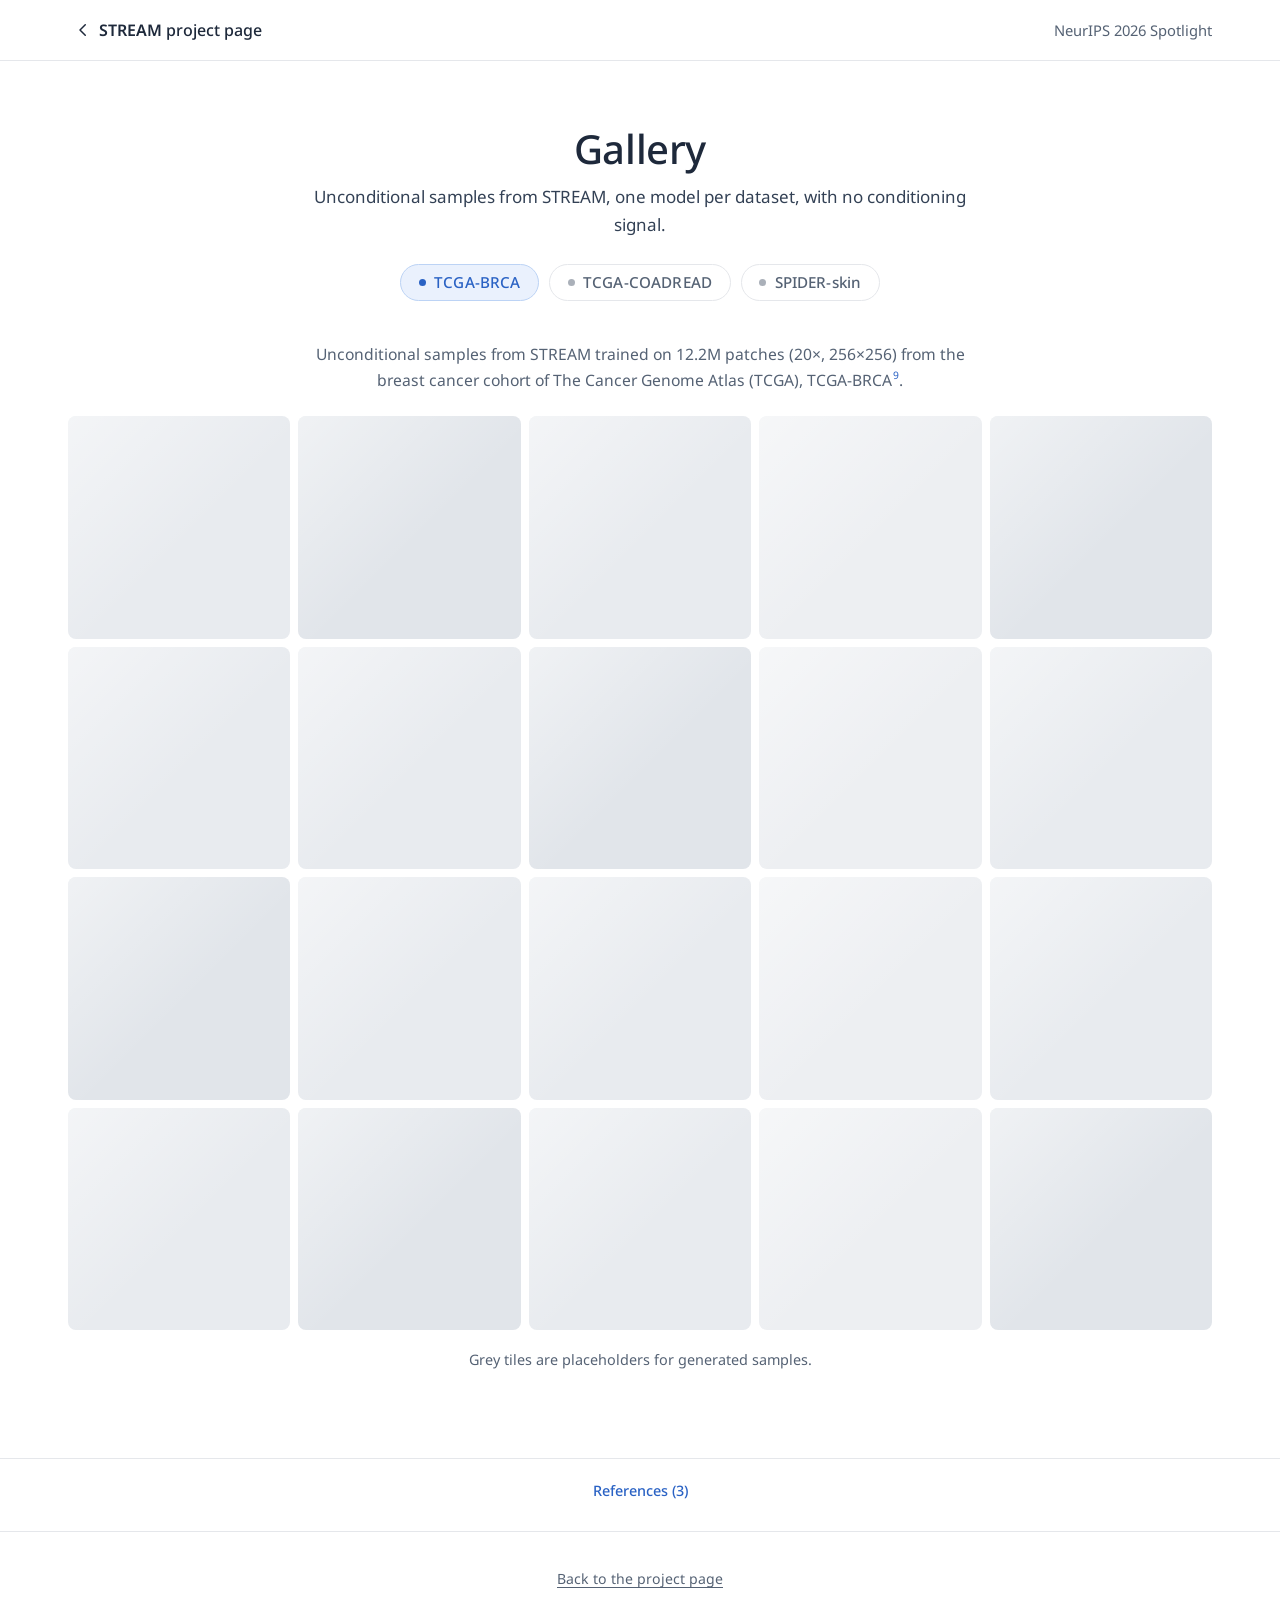
==== gallery.html @ 713329de "STREAM project page (NeurIPS 2026 Spotlight)" ====
<!doctype html>
<html lang="en">
<head>
<meta charset="utf-8">
<meta name="viewport" content="width=device-width, initial-scale=1, viewport-fit=cover">
<meta name="color-scheme" content="light">
<title>STREAM Gallery</title>
<meta name="description" content="Unconditional histopathology samples generated by STREAM on TCGA-BRCA, TCGA-COADREAD and SPIDER-skin.">
<meta property="og:type" content="website">
<meta property="og:title" content="STREAM Gallery">
<meta property="og:description" content="Unconditional histopathology samples generated by STREAM (NeurIPS 2026 Spotlight).">
<meta property="og:image" content="https://chokevin8.github.io/STREAM-Patho/assets/img/social_preview.jpg">
<meta property="og:url" content="https://chokevin8.github.io/STREAM-Patho/gallery.html">
<meta name="twitter:card" content="summary_large_image">
<meta name="twitter:title" content="STREAM Gallery">
<meta name="twitter:description" content="Unconditional histopathology samples generated by STREAM (NeurIPS 2026 Spotlight).">
<meta name="twitter:image" content="https://chokevin8.github.io/STREAM-Patho/assets/img/social_preview.jpg">
<link rel="canonical" href="https://chokevin8.github.io/STREAM-Patho/gallery.html">
<link rel="icon" href="assets/img/favicon.svg" type="image/svg+xml">
<link rel="preconnect" href="https://fonts.googleapis.com">
<link rel="preconnect" href="https://fonts.gstatic.com" crossorigin>
<link rel="stylesheet" href="https://fonts.googleapis.com/css2?family=Google+Sans:wght@400;500;700&family=Noto+Sans:ital,wght@0,400;0,600;1,400&display=swap">
<link rel="stylesheet" href="assets/css/style.css">
<script>document.documentElement.classList.add("js");</script>
</head>
<body>
<a class="skip" href="#main">Skip to content</a>

<header class="topbar">
  <div class="wrap-wide">
    <a class="back" href="index.html">
      <svg viewBox="0 0 24 24" fill="none" stroke="currentColor" stroke-width="2" stroke-linecap="round" stroke-linejoin="round" aria-hidden="true"><path d="M15 5l-7 7 7 7"/></svg>
      <span><strong>STREAM</strong> project page</span>
    </a>
    <span class="venue-tag">NeurIPS 2026 Spotlight</span>
  </div>
</header>

<main id="main">
  <div id="gallery">
    <section class="gal-hero">
      <div class="wrap">
        <h1>Gallery</h1>
        <p>Unconditional samples from STREAM, one model per dataset, with no conditioning signal.</p>
        <div class="pills" role="tablist" aria-label="Dataset">
          <button class="pill" type="button" role="tab" id="tab-brca" aria-controls="panel-brca" aria-selected="true" data-organ-tab="brca">TCGA-BRCA</button>
          <button class="pill" type="button" role="tab" id="tab-coadread" aria-controls="panel-coadread" aria-selected="false" tabindex="-1" data-organ-tab="coadread">TCGA-COADREAD</button>
          <button class="pill" type="button" role="tab" id="tab-spider-skin" aria-controls="panel-spider-skin" aria-selected="false" tabindex="-1" data-organ-tab="spider-skin">SPIDER-skin</button>
        </div>
      </div>
    </section>

    <div class="gal-panel">
      <div class="wrap-wide">
        <section role="tabpanel" id="panel-brca" aria-labelledby="tab-brca" tabindex="0">
          <p class="gal-desc" data-organ-desc="brca">Unconditional samples from STREAM trained on 12.2M patches (20×, 256×256) from the breast cancer cohort of The Cancer Genome Atlas (TCGA), TCGA-BRCA<sup class="cite"><a href="#ref-9" aria-label="Reference 9">9</a></sup>.</p>
          <ul class="grid" data-organ="brca" aria-label="TCGA-BRCA samples"></ul>
        </section>
        <section role="tabpanel" id="panel-coadread" aria-labelledby="tab-coadread" tabindex="0" hidden>
          <p class="gal-desc" data-organ-desc="coadread">Unconditional samples from STREAM trained on 3.4M TCGA-COADREAD<sup class="cite"><a href="#ref-10" aria-label="Reference 10">10</a></sup> patches (20×, 256×256).</p>
          <ul class="grid" data-organ="coadread" aria-label="TCGA-COADREAD samples"></ul>
        </section>
        <section role="tabpanel" id="panel-spider-skin" aria-labelledby="tab-spider-skin" tabindex="0" hidden>
          <p class="gal-desc" data-organ-desc="spider-skin">Unconditional samples from STREAM trained on SPIDER-skin<sup class="cite"><a href="#ref-11" aria-label="Reference 11">11</a></sup>, an independent non-TCGA dataset.</p>
          <ul class="grid" data-organ="spider-skin" aria-label="SPIDER-skin samples"></ul>
        </section>
        <p class="note center" id="placeholder-note" style="margin-top:1.2rem">Grey tiles are placeholders for generated samples.</p>
        <p class="note center" id="manifest-note" hidden>The sample list could not be loaded. Serve this folder over HTTP (for example <code>python3 -m http.server</code>) rather than opening the file directly.</p>
      </div>
    </div>
  </div>

  <section class="refs-sec" id="references" aria-label="References">
    <div class="wrap">
      <details class="table-view refs-view" id="refs-box">
        <summary>References (3)</summary>
        <ul class="refs">
          <li id="ref-9"><span class="ref-n">9</span>The Cancer Genome Atlas Network, Comprehensive molecular portraits of human breast tumours, Nature 2012.</li>
          <li id="ref-10"><span class="ref-n">10</span>The Cancer Genome Atlas Network, Comprehensive molecular characterization of human colon and rectal cancer, Nature 2012. <a href="https://doi.org/10.1038/nature11252">doi:10.1038/nature11252</a></li>
          <li id="ref-11"><span class="ref-n">11</span>Nechaev et al., SPIDER: A Comprehensive Multi-Organ Supervised Pathology Dataset and Baseline Models, arXiv preprint 2025. <a href="https://arxiv.org/abs/2503.02876">arXiv:2503.02876</a></li>
        </ul>
      </details>
    </div>
  </section>

  <dialog class="lightbox" id="lightbox" aria-label="Sample viewer">
    <figure class="lb-figure"><img id="lb-img" alt=""></figure>
    <div class="lb-bar">
      <p class="lb-cap" id="lb-cap"></p>
      <div class="lb-ctrl">
        <button class="lb-btn" type="button" id="lb-prev" aria-label="Previous sample"><svg viewBox="0 0 24 24" fill="none" stroke="currentColor" stroke-width="2" stroke-linecap="round" stroke-linejoin="round" aria-hidden="true"><path d="M15 5l-7 7 7 7"/></svg></button>
        <button class="lb-btn" type="button" id="lb-next" aria-label="Next sample"><svg viewBox="0 0 24 24" fill="none" stroke="currentColor" stroke-width="2" stroke-linecap="round" stroke-linejoin="round" aria-hidden="true"><path d="M9 5l7 7-7 7"/></svg></button>
        <button class="lb-btn" type="button" id="lb-close" aria-label="Close viewer"><svg viewBox="0 0 24 24" fill="none" stroke="currentColor" stroke-width="2" stroke-linecap="round" aria-hidden="true"><path d="M6 6l12 12M18 6L6 18"/></svg></button>
      </div>
    </div>
  </dialog>
</main>

<footer class="foot">
  <div class="wrap"><a href="index.html">Back to the project page</a></div>
</footer>

<script src="assets/js/site.js" defer></script>
</body>
</html>
---- assets/css/style.css ----
/* STREAM project page, v2.
   Design language: centered academic project page (DynaFLIP-style): geometric sans title with a bold
   project name, dark pill buttons, one large visual under the metadata, centered section titles,
   alternating white / light-grey bands, thin grey borders, one blue accent. Light theme only.
   Palette and fonts are documented in ../../../DESIGN_NOTES.md. */

:root {
  color-scheme: light;

  --bg: #FFFFFF;
  --band: #F5F6F8;
  --ink: #1E293B;
  --text: #334155;
  --muted: #556274;
  --line: #E5E7EB;
  --line-strong: #D3D9E0;

  --btn: #2B2F36;
  --btn-hover: #0F1318;
  --btn-text: #FFFFFF;

  --accent: #3273DC;
  --accent-text: #2A62C4;
  --accent-tint: #EAF1FD;
  --accent-border: #BCD3F5;
  --warm: #D9480F;
  --warm-text: #B93D0C;
  --warm-tint: #FDEFE7;
  --warm-border: #F4C3A8;

  --bar: #B7C0CC;
  --tile: #E8EBEF;
  --tile-alt: #E1E5EA;

  --font-display: "Google Sans", "Product Sans", "Noto Sans", system-ui, -apple-system, "Segoe UI", sans-serif;
  --font-body: "Noto Sans", system-ui, -apple-system, "Segoe UI", Roboto, sans-serif;
  --font-math: "STIX Two Text", "Cambria Math", Cambria, "Times New Roman", serif;
  --font-mono: "Google Sans Code", ui-monospace, SFMono-Regular, Menlo, Consolas, monospace;

  --radius: 12px;
  --radius-sm: 8px;
  --ease: cubic-bezier(.2, .7, .2, 1);
  --gutter: clamp(16px, 4vw, 28px);
}

*, *::before, *::after { box-sizing: border-box; }
html { -webkit-text-size-adjust: 100%; scroll-behavior: smooth; }
@media (prefers-reduced-motion: reduce) { html { scroll-behavior: auto; } }

body {
  margin: 0;
  background: var(--bg);
  color: var(--text);
  font: 400 1.0625rem/1.7 var(--font-body);
  -webkit-font-smoothing: antialiased;
  text-rendering: optimizeLegibility;
}
img, video, svg { display: block; max-width: 100%; }
a { color: var(--accent-text); text-decoration-thickness: 1px; text-underline-offset: 3px; }
a:hover { color: var(--ink); }
strong { color: var(--ink); font-weight: 600; }
p { margin: 0 0 1em; }
p:last-child { margin-bottom: 0; }

:focus-visible { outline: 2px solid var(--accent); outline-offset: 3px; border-radius: 4px; }

.skip {
  position: absolute; left: 12px; top: -48px; z-index: 10;
  background: var(--btn); color: #fff; padding: 8px 14px; border-radius: 999px;
  font: 500 .9rem var(--font-display); text-decoration: none; transition: top .15s;
}
.skip:focus { top: 12px; color: #fff; }

.sr-only {
  position: absolute !important; width: 1px; height: 1px; padding: 0; margin: -1px;
  overflow: hidden; clip: rect(0 0 0 0); white-space: nowrap; border: 0;
}

/* ------------------------------------------------------------------ layout */
.wrap { max-width: 960px; margin-inline: auto; padding-inline: var(--gutter); }
.wrap-wide { max-width: 1200px; margin-inline: auto; padding-inline: var(--gutter); }
.prose { max-width: 740px; margin-inline: auto; }

.sec { padding-block: clamp(3rem, 7vw, 5rem); }
.sec.alt { background: var(--band); }
.sec-title {
  margin: 0 auto 1.4rem; max-width: 24em; text-align: center; text-wrap: balance;
  font: 500 clamp(1.55rem, 1.1rem + 1.5vw, 2.1rem)/1.25 var(--font-display);
  letter-spacing: -.01em; color: var(--ink);
}
.lead { font-size: 1.125rem; line-height: 1.75; }
.center { text-align: center; }
.note { color: var(--muted); font-size: .9rem; line-height: 1.55; }

.math { font-family: var(--font-math); font-size: 1.08em; font-style: italic; white-space: nowrap; }
.math .up { font-style: normal; }
.math sub, .math sup { font-size: .72em; }

/* ------------------------------------------------------------------ hero */
.hero { padding-block: clamp(3.25rem, 8vw, 5.75rem) clamp(1.75rem, 3vw, 2.5rem); text-align: center; }
.title {
  margin: 0 auto; max-width: 21em; text-wrap: balance;
  font: 400 clamp(1.9rem, 1.05rem + 3.3vw, 3.15rem)/1.2 var(--font-display);
  letter-spacing: -.015em; color: var(--ink);
}
.title .name { font-weight: 700; letter-spacing: -.01em; }

.authors {
  display: flex; flex-wrap: wrap; justify-content: center; gap: .15rem 1.6rem;
  margin: 1.6rem auto 0; padding: 0; list-style: none;
  font: 400 clamp(1.05rem, .98rem + .4vw, 1.25rem)/1.5 var(--font-display); color: var(--ink);
}
.affil { margin: .35rem 0 0; font: 400 1.05rem/1.5 var(--font-display); color: var(--muted); }
.venue {
  margin: .9rem 0 0; font: 500 1.1rem/1.4 var(--font-display); color: var(--ink); letter-spacing: .01em;
}

.links { display: flex; flex-wrap: wrap; justify-content: center; gap: 10px; margin: 1.6rem 0 0; padding: 0; list-style: none; }
.btn {
  display: inline-flex; align-items: center; gap: .55em;
  height: 2.65rem; padding: 0 1.2rem 0 1rem; border-radius: 999px;
  background: var(--btn); color: var(--btn-text); text-decoration: none;
  font: 500 1rem/1 var(--font-display); letter-spacing: .01em;
  transition: background .18s var(--ease), transform .18s var(--ease), box-shadow .18s var(--ease);
}
.btn svg { width: 1.15em; height: 1.15em; flex: none; }
.btn:hover { background: var(--btn-hover); color: #fff; transform: translateY(-1px); box-shadow: 0 6px 16px rgba(15, 19, 24, .16); }
.btn:active { transform: none; box-shadow: none; }
.btn .soon {
  margin-left: .1em; padding: .22em .6em; border-radius: 999px;
  background: rgba(255, 255, 255, .14); color: rgba(255, 255, 255, .86);
  font: 500 .72rem/1 var(--font-display); letter-spacing: .02em;
}
.btn.is-soon { cursor: default; }
.btn.is-soon:hover { background: var(--btn); transform: none; box-shadow: none; }

/* ------------------------------------------------------------------ teaser: tile montage + hook */
.teaser { padding-block: 0 clamp(2.75rem, 6vw, 4.25rem); }
.montage {
  display: grid; grid-template-columns: repeat(8, minmax(0, 1fr)); gap: 6px;
  margin: 0; padding: 0; list-style: none;
}
.montage > li:nth-child(n + 17) { display: none; }
@media (max-width: 760px) {
  .montage { grid-template-columns: repeat(4, minmax(0, 1fr)); gap: 5px; }
  .montage > li:nth-child(n + 9) { display: none; }
}
.hook {
  margin: clamp(1.5rem, 3vw, 2.1rem) auto 0; max-width: 34em; text-align: center; text-wrap: balance;
  font: 400 clamp(1.15rem, 1rem + .75vw, 1.45rem)/1.5 var(--font-display); color: var(--ink);
}
.hook strong { font-weight: 700; }
.placeholder-note { margin: .8rem 0 0; text-align: center; }
.gallery-cta { display: flex; justify-content: center; margin-top: clamp(1.1rem, 2.4vw, 1.5rem); }

/* tiles (montage, gallery) */
.tile {
  position: relative; margin: 0; aspect-ratio: 1 / 1; overflow: hidden;
  border-radius: 6px; background: var(--tile);
}
.tile img { width: 100%; height: 100%; object-fit: cover; }
.tile.is-empty { background: var(--tile); }
li:nth-child(3n + 2) > .tile.is-empty { background: var(--tile-alt); }
li:nth-child(5n + 4) > .tile.is-empty { background: #EDEFF2; }
.tile.is-empty::after {
  content: ""; position: absolute; inset: 0;
  background: linear-gradient(135deg, rgba(255, 255, 255, .5), rgba(255, 255, 255, 0) 55%);
}
button.tile { display: block; width: 100%; padding: 0; border: 0; cursor: zoom-in; }
button.tile img { transition: transform .35s var(--ease); }
button.tile:hover img { transform: scale(1.03); }

/* ------------------------------------------------------------------ motivation schematic */
.flows { display: grid; gap: 14px; margin: 2rem auto 0; max-width: 900px; }
.flow {
  display: grid; grid-template-columns: 11.5rem 1fr; align-items: center; gap: 12px 20px;
  padding: 18px 20px; background: var(--bg); border: 1px solid var(--line); border-radius: var(--radius);
}
.flow-head { font: 500 1.05rem/1.3 var(--font-display); color: var(--ink); }
.flow-head span { display: block; margin-top: .2rem; font: 400 .85rem/1.35 var(--font-body); color: var(--muted); }
.steps { display: flex; align-items: stretch; gap: 0; margin: 0; padding: 0; list-style: none; }
.step {
  position: relative; flex: 1 1 0; display: flex; align-items: center; justify-content: center; gap: .5em;
  min-height: 3.1rem; padding: .45rem .7rem; text-align: center;
  background: var(--bg); border: 1px solid var(--line-strong); border-radius: 10px;
  font: 400 .92rem/1.3 var(--font-display); color: var(--ink);
}
.step + .step { margin-left: 30px; }
.step + .step::before {
  content: ""; position: absolute; left: -24px; top: 50%; width: 18px; height: 1.5px; background: #94A3B8;
}
.step + .step::after {
  content: ""; position: absolute; left: -10px; top: calc(50% - 4px);
  border-left: 6px solid #94A3B8; border-top: 4.5px solid transparent; border-bottom: 4.5px solid transparent;
}
.step.is-warm { background: var(--warm-tint); border-color: var(--warm-border); }
.step.is-accent { background: var(--accent-tint); border-color: var(--accent-border); }
.step .swatch { flex: none; width: 1.35rem; height: 1.35rem; border-radius: 4px; background: var(--tile-alt); }
.flow-note { grid-column: 2; margin: 0; font-size: .92rem; line-height: 1.5; color: var(--muted); }
.flow-note b { font-weight: 600; }
.flow--cond .flow-note b { color: var(--warm-text); }
.flow--stream .flow-note b { color: var(--accent-text); }

@media (max-width: 780px) {
  .flow { grid-template-columns: 1fr; padding: 16px; }
  .flow-note { grid-column: 1; }
  .steps { flex-direction: column; }
  .step { min-height: 2.6rem; }
  .step + .step { margin-left: 0; margin-top: 22px; }
  .step + .step::before { left: 50%; top: -18px; width: 1.5px; height: 12px; }
  .step + .step::after {
    left: calc(50% - 4px); top: -8px; border-left: 4.5px solid transparent; border-right: 4.5px solid transparent;
    border-top: 6px solid #94A3B8; border-bottom: 0;
  }
}

/* ------------------------------------------------------------------ method blocks + video slots */
.method + .method { margin-top: clamp(3rem, 6vw, 4.5rem); }
.method h3 {
  margin: 0 0 .6rem; text-align: center;
  font: 500 clamp(1.25rem, 1.1rem + .6vw, 1.5rem)/1.3 var(--font-display); color: var(--ink);
}
.method .eq { margin: .9rem 0 0; text-align: center; color: var(--ink); font-size: 1.05rem; line-height: 2; }
.method .eq .math + .math { margin-left: 1.2em; }
.sub-u { color: var(--accent-text); }
.sub-l { color: var(--warm-text); }

.clip { margin: 1.6rem auto 0; max-width: 1040px; }
.clip-frame {
  position: relative; aspect-ratio: 16 / 9; overflow: hidden;
  border: 1px solid var(--line); border-radius: var(--radius); background: #FFFFFF;
}
.clip-frame video {
  position: absolute; inset: 0; width: 100%; height: 100%; object-fit: contain; background: #FFFFFF;
}
.js .clip-frame video { opacity: 0; transition: opacity .6s var(--ease); }
.js .clip.is-ready .clip-frame video { opacity: 1; }
.clip-placeholder {
  position: absolute; inset: 0; display: flex; flex-direction: column; align-items: center; justify-content: center;
  gap: .55rem; padding: 1rem; text-align: center;
  background:
    radial-gradient(circle at 50% 42%, rgba(50, 115, 220, .05), transparent 60%),
    #FAFBFC;
}
.clip.is-ready .clip-placeholder { visibility: hidden; }
.clip-placeholder svg { width: clamp(64px, 12vw, 104px); height: auto; margin-bottom: .35rem; }
.clip-title { font: 500 clamp(1rem, .9rem + .5vw, 1.2rem)/1.3 var(--font-display); color: var(--ink); }
.clip-soon {
  padding: .3em .85em; border-radius: 999px; border: 1px solid var(--line-strong); background: #fff;
  font: 500 .78rem/1 var(--font-display); letter-spacing: .02em; color: var(--muted);
}
.clip figcaption, .fig-caption { margin: .8rem auto 0; max-width: 46em; text-align: center; color: var(--muted); font-size: .92rem; line-height: 1.55; }

/* ------------------------------------------------------------------ results: gFID small multiples */
.bars { display: grid; grid-template-columns: repeat(3, minmax(0, 1fr)); gap: 18px; margin: 2rem 0 0; }
@media (max-width: 860px) { .bars { grid-template-columns: 1fr; max-width: 520px; margin-inline: auto; } }
.bars-panel { padding: 16px 18px 12px; background: var(--bg); border: 1px solid var(--line); border-radius: var(--radius); }
.bars-title { margin: 0 0 .7rem; font: 500 1.02rem/1.3 var(--font-display); color: var(--ink); }
.bars-list { margin: 0; padding: 0; list-style: none; }
.bar-row, .bar-axis { display: grid; grid-template-columns: 4.6rem minmax(0, 1fr) 3.1rem; align-items: center; gap: 8px; }
.bar-row { height: 28px; }
.bar-name { font: 400 .86rem/1 var(--font-display); color: var(--text); white-space: nowrap; }
.bar-track {
  position: relative; height: 100%;
  background: linear-gradient(to right, var(--line) 1px, transparent 1px) 0 0 / calc(100% / var(--div, 3)) 100% repeat-x;
}
.bar-track::after { content: ""; position: absolute; right: 0; top: 0; bottom: 0; width: 1px; background: var(--line); }
.bar {
  position: absolute; left: 0; top: 7px; bottom: 7px; border-radius: 0 4px 4px 0;
  width: calc(min(var(--v), var(--max, 30)) * 100% / var(--max, 30)); background: var(--bar);
}
.bar-val { font: 400 .84rem/1 var(--font-display); color: var(--text); text-align: right; font-variant-numeric: tabular-nums; }
.bar-row.is-ours .bar { background: var(--accent); }
.bar-row.is-ours .bar-name, .bar-row.is-ours .bar-val { font-weight: 700; color: var(--ink); }
.bar-row.is-off .bar { border-radius: 0; width: 100%;
  -webkit-mask: linear-gradient(to right, #000 calc(100% - 14px), transparent calc(100% - 14px), transparent calc(100% - 10px), #000 calc(100% - 10px));
          mask: linear-gradient(to right, #000 calc(100% - 14px), transparent calc(100% - 14px), transparent calc(100% - 10px), #000 calc(100% - 10px));
}
.bar-axis { margin-top: 4px; }
.bar-ticks { position: relative; height: 1.1rem; font: 400 .74rem/1 var(--font-display); color: var(--muted); font-variant-numeric: tabular-nums; }
.bar-ticks span { position: absolute; top: 2px; transform: translateX(-50%); }
.bar-ticks span:first-child { transform: none; }
.bar-ticks span:last-child { transform: translateX(-100%); }
.axis-label { font: 400 .74rem/1 var(--font-display); color: var(--muted); }

details.table-view { margin: 1rem auto 0; max-width: 640px; text-align: center; }
details.table-view summary { display: inline-block; cursor: pointer; color: var(--accent-text); font: 500 .9rem var(--font-display); padding: 4px 8px; border-radius: 6px; }
details.table-view[open] summary { margin-bottom: .6rem; }
.table-scroll { overflow-x: auto; }
table.data { width: 100%; border-collapse: collapse; font-size: .9rem; font-variant-numeric: tabular-nums; background: #fff; }
table.data th, table.data td { padding: .45rem .7rem; border-bottom: 1px solid var(--line); text-align: right; }
table.data th:first-child, table.data td:first-child { text-align: left; }
table.data thead th { font: 500 .88rem var(--font-display); color: var(--ink); border-bottom-color: var(--line-strong); }
table.data tr.is-ours td { font-weight: 700; color: var(--ink); }

.tp-fig { margin: 0; }
/* two small multiples (inference cost); each panel sets its own scale: --max = axis end, --div = gridline intervals */
.bars.bars--two { grid-template-columns: repeat(2, minmax(0, 1fr)); max-width: 760px; margin: 1.4rem auto 0; }
@media (max-width: 620px) { .bars.bars--two { grid-template-columns: 1fr; max-width: 520px; } }

/* ------------------------------------------------------------------ shared: sub-titles, framed figures */
.sub-title {
  margin: clamp(2.75rem, 5.5vw, 4rem) 0 .7rem; text-align: center;
  font: 500 clamp(1.25rem, 1.1rem + .6vw, 1.5rem)/1.3 var(--font-display); color: var(--ink); text-wrap: balance;
}
.sub-title--first { margin-top: 0; }
.fig-img { margin: 1.6rem auto 0; max-width: 1040px; }
.fig-img img {
  width: 100%; height: auto; padding: clamp(6px, 1.4vw, 14px);
  background: #FFFFFF; border: 1px solid var(--line); border-radius: var(--radius);
}
.fig-img figcaption { margin: .8rem auto 0; max-width: 46em; text-align: center; color: var(--muted); font-size: .92rem; line-height: 1.55; }
.fig-overview { margin: 0 auto clamp(2.5rem, 5vw, 3.5rem); }
/* two figure panels side by side (Figure 3 redraw), stacked on phones */
.fig-pair-row { display: grid; grid-template-columns: repeat(2, minmax(0, 1fr)); gap: clamp(8px, 1.6vw, 16px); align-items: start; }
@media (max-width: 640px) { .fig-pair-row { grid-template-columns: 1fr; max-width: 480px; margin-inline: auto; } }
.fig-pair + .prose { margin-top: 1.6rem; } /* the effective-rank line under the Figure 3 pair */
.fig-zoom { display: block; border-radius: var(--radius); cursor: zoom-in; }

/* ------------------------------------------------------------------ motivation: beats, probe table, conclusion */
.beats .lead + .lead { margin-top: 1.1em; }
.probe-fig { margin: 1.5rem auto 2.25rem; max-width: 600px; }
table.probe {
  width: 100%; border-collapse: separate; border-spacing: 0; background: var(--bg);
  border: 1px solid var(--line); border-radius: var(--radius);
  font: 400 .9rem/1.3 var(--font-display); font-variant-numeric: tabular-nums; color: var(--text);
}
table.probe th, table.probe td { padding: .42rem .8rem; text-align: right; white-space: nowrap; }
table.probe th[scope="row"], table.probe thead th:first-child { text-align: left; font-weight: 400; color: var(--ink); }
table.probe thead th { font-weight: 500; color: var(--ink); border-bottom: 1px solid var(--line-strong); padding-top: .6rem; }
table.probe tr.grp th { padding: .7rem .8rem .15rem; text-align: left; font: 500 .78rem/1 var(--font-display); color: var(--muted); letter-spacing: .02em; }
table.probe tbody tr:last-child > * { padding-bottom: .7rem; }
table.probe td.pb { width: 55%; padding-inline: .4rem; }
.pb span { display: block; height: 12px; width: calc(var(--v) * 100%); border-radius: 0 4px 4px 0; background: var(--bar); }
tr.is-vfm .pb span { background: var(--accent); }
tr.is-vfm td:nth-child(3) { font-weight: 700; color: var(--ink); }
.pb {
  background: linear-gradient(to right, var(--line) 1px, transparent 1px) .4rem 0 / calc((100% - .8rem) / 4) 100% repeat-x;
  background-clip: content-box;
}
.conclude { margin: clamp(2.5rem, 5vw, 3.5rem) auto 0; max-width: 40em; text-align: center; text-wrap: balance; }
.conclude p { font: 400 1.15rem/1.6 var(--font-display); color: var(--ink); }
.conclude p + p { margin-top: .9em; }

/* ------------------------------------------------------------------ results: NFE line chart */
.nfe .sub-title { margin-top: clamp(3rem, 6vw, 4.5rem); }
/* figure tabs (same pill tabs as the gallery); without JS both panels show and the tab row is hidden */
.tabs > .pills { margin-top: 1.4rem; }
html:not(.js) .tabs > [role="tablist"] { display: none; }
.tab-panel:focus-visible { outline-offset: 6px; border-radius: var(--radius); }
.nfe-fig { margin: 1.4rem auto 0; max-width: 760px; padding: 14px 18px 12px; background: var(--bg); border: 1px solid var(--line); border-radius: var(--radius); }
.nfe-legend { display: flex; flex-wrap: wrap; justify-content: center; gap: .4rem 1.3rem; margin: 0 0 .3rem; padding: 0; list-style: none; font: 400 .86rem/1.2 var(--font-display); color: var(--text); }
.nfe-legend li { display: inline-flex; align-items: center; gap: .5em; }
.lg { position: relative; display: inline-block; width: 26px; height: 10px; }
.lg::before { content: ""; position: absolute; left: 0; right: 0; top: 4px; height: 2px; background: #475569; }
.lg::after { content: ""; position: absolute; left: 8px; top: 0; width: 9px; height: 9px; background: #475569; box-shadow: 0 0 0 1.5px #fff; }
.lg-stream::before, .lg-stream::after { background: var(--accent); }
.lg-stream::after { border-radius: 50%; left: 8px; top: 0; width: 10px; height: 10px; }
.lg-rae::after { border-radius: 1.5px; }
.lg-svg::before { background: repeating-linear-gradient(to right, #475569 0 5px, transparent 5px 9px); }
.lg-svg::after { background: #475569; clip-path: polygon(50% 0, 100% 100%, 0 100%); box-shadow: none; }
.nfe-scroll { overflow-x: auto; }
.nfe-svg { width: 100%; min-width: 460px; height: auto; overflow: visible; font-family: var(--font-display); }
.nfe-grid line { stroke: var(--line); stroke-width: 1; }
.nfe-grid line:first-child { stroke: var(--line-strong); }
.nfe-tick text { font-size: 12px; fill: var(--muted); font-variant-numeric: tabular-nums; }
.nfe-tick-y text { text-anchor: end; }
.nfe-tick-x text { text-anchor: middle; }
.nfe-axis { font-size: 12px; fill: var(--muted); text-anchor: middle; }
.nfe-series polyline { fill: none; stroke: #475569; stroke-width: 2; stroke-linejoin: round; stroke-linecap: round; }
.nfe-series .mk { fill: #475569; stroke: #fff; stroke-width: 2; }
.s-svg polyline { stroke-dasharray: 6 5; }
.s-stream polyline { stroke: var(--accent); stroke-width: 2.5; }
.s-stream .mk { fill: var(--accent); }
.nfe-series .mk:hover { stroke: var(--ink); }
.nfe-label text { font-size: 12.5px; fill: var(--text); font-variant-numeric: tabular-nums; }
.nfe-label text.is-ours { font-weight: 700; fill: var(--ink); }
.nfe-note { font-size: 12.5px; font-weight: 700; fill: var(--ink); text-anchor: middle; }
table.data td.is-ours { font-weight: 700; color: var(--ink); }

/* ------------------------------------------------------------------ ablations: 2x2 grid */
.abl-fig { margin: 1.4rem auto 0; max-width: 620px; }
table.abl { width: 100%; border-collapse: separate; border-spacing: 8px; font-family: var(--font-display); }
table.abl thead th { padding: 0 .4rem .1rem; font: 500 .95rem/1.3 var(--font-display); color: var(--ink); text-align: center; }
table.abl tbody th { padding-right: .6rem; font: 500 .95rem/1.3 var(--font-display); color: var(--ink); text-align: right; white-space: nowrap; width: 1%; }
table.abl td:not(.abl-corner) {
  position: relative; padding: .9rem .8rem; text-align: center; vertical-align: middle;
  background: var(--bg); border: 1px solid var(--line-strong); border-radius: 10px;
}
table.abl td.is-ours { background: var(--accent-tint); border-color: var(--accent-border); }
.abl-m { display: inline-flex; align-items: baseline; gap: .35em; margin: .1rem .7rem; font: 400 1.35rem/1.2 var(--font-display); color: var(--ink); font-variant-numeric: tabular-nums; }
.abl-k { font-size: .78rem; color: var(--muted); letter-spacing: .02em; }
td.is-ours .abl-m { font-weight: 700; }
td.is-ours .abl-k { font-weight: 500; color: var(--accent-text); }
.abl-tag { position: absolute; top: -.6rem; right: .7rem; padding: .15em .55em; border-radius: 999px; background: var(--accent); color: #fff; font: 500 .7rem/1.3 var(--font-display); letter-spacing: .02em; }
@media (max-width: 520px) { .abl-m { display: flex; justify-content: center; margin: .1rem 0; font-size: 1.15rem; } }

/* ------------------------------------------------------------------ ablations: R_dec dumbbells (log scale 0.25-4) */
.rd { margin: 1.4rem auto 0; max-width: 720px; padding: 16px 18px 12px; background: var(--bg); border: 1px solid var(--line); border-radius: var(--radius); }
.rd-legend { display: flex; flex-wrap: wrap; gap: .4rem 1.2rem; margin: 0 0 .7rem; padding: 0; list-style: none; font: 400 .84rem/1.2 var(--font-display); color: var(--text); }
.rd-legend li { display: inline-flex; align-items: center; gap: .5em; }
.rd-row, .rd-axis { display: grid; grid-template-columns: minmax(0, 11rem) minmax(0, 1fr); align-items: center; gap: 12px; }
.rd-row { min-height: 34px; }
.rd-name { font: 400 .86rem/1.25 var(--font-display); color: var(--text); }
.rd-track {
  position: relative; height: 30px; margin-right: 2.2rem;
  background: linear-gradient(to right, var(--line) 1px, transparent 1px) 0 0 / 25% 100% repeat-x;
}
.rd-track::before { content: ""; position: absolute; left: 50%; top: 0; bottom: 0; width: 1.5px; background: #94A3B8; }
.rd-track::after { content: ""; position: absolute; right: 0; top: 0; bottom: 0; width: 1px; background: var(--line); }
.rd-seg { position: absolute; top: calc(50% - 1px); height: 2px; left: calc(var(--a) * 1%); width: calc((var(--b) - var(--a)) * 1%); background: var(--accent-border); }
.rd-mk { position: absolute; top: 50%; transform: translate(-50%, -50%); border-radius: 50%; }
.rd-track .rd-iso { left: calc(var(--a) * 1%); }
.rd-track .rd-aniso { left: calc(var(--b) * 1%); }
.rd-iso { width: 11px; height: 11px; border: 2px solid #475569; background: #fff; }
.rd-aniso { width: 11px; height: 11px; background: var(--accent); box-shadow: 0 0 0 2px #fff; }
.rd-legend .rd-mk { position: static; transform: none; display: inline-block; }
.rd-v { position: absolute; top: 50%; padding: 1px 2px; background: #fff; font: 400 .78rem/1 var(--font-display); color: var(--muted); font-variant-numeric: tabular-nums; white-space: nowrap; }
.rd-v-a { left: calc(var(--a) * 1%); transform: translate(calc(-100% - 10px), -50%); }
.rd-v-b { left: calc(var(--b) * 1%); transform: translate(10px, -50%); font-weight: 700; color: var(--ink); }
.rd-ticks, .rd-dirs { position: relative; height: 1.1rem; margin-right: 2.2rem; font: 400 .74rem/1 var(--font-display); color: var(--muted); font-variant-numeric: tabular-nums; }
.rd-ticks span { position: absolute; top: 3px; transform: translateX(-50%); }
.rd-dirs { display: flex; justify-content: space-between; height: auto; margin-top: .25rem; font-size: .78rem; }
.rd-dirs sub { font-size: .75em; }
@media (max-width: 560px) {
  .rd-row, .rd-axis { grid-template-columns: 1fr; gap: 2px; }
  .rd-axis > :first-child { display: none; }
  .rd-row { margin-bottom: 4px; }
  .rd-dirs { flex-direction: column; gap: .2rem; }
}

/* ------------------------------------------------------------------ BibTeX */
.bib-lead { margin: 0 auto 1.1rem; max-width: 40em; text-align: center; color: var(--text); }
.bib { position: relative; max-width: 820px; margin: 0 auto; }
.bib pre {
  margin: 0; padding: 1.2rem 1.3rem; overflow-x: auto;
  background: var(--bg); border: 1px solid var(--line); border-radius: var(--radius);
  font: 400 .86rem/1.65 var(--font-mono); color: var(--ink); tab-size: 2;
}
.sec:not(.alt) .bib pre { background: var(--band); }
.copy {
  position: absolute; top: 10px; right: 10px;
  display: inline-flex; align-items: center; gap: .4em; padding: .38rem .8rem; border-radius: 999px;
  border: 1px solid var(--line-strong); background: #fff; color: var(--ink); cursor: pointer;
  font: 500 .82rem/1 var(--font-display); transition: background .15s, border-color .15s;
}
.copy svg { width: 14px; height: 14px; }
.copy:hover { background: var(--accent-tint); border-color: var(--accent-border); }
.copy.is-done { color: var(--accent-text); border-color: var(--accent-border); }

/* ------------------------------------------------------------------ analysis line under a chart */
.analysis { margin: 1.1rem auto 0; max-width: 40em; text-align: center; color: var(--text); font-size: 1rem; line-height: 1.65; }

/* ------------------------------------------------------------------ paper-style citations + one collapsed References list */
sup.cite {
  position: relative; top: -.1em; margin-left: .06em; vertical-align: super; line-height: 0;
  font: 400 .66em/0 var(--font-body); font-style: normal; letter-spacing: 0; white-space: nowrap;
}
sup.cite a { color: var(--accent-text); text-decoration: none; }
sup.cite a:hover { text-decoration: underline; }
.refs {
  margin: clamp(2rem, 4vw, 2.75rem) auto 0; padding: 0; max-width: 740px; list-style: none; text-align: left;
  font: 400 .75rem/1.5 var(--font-body); color: var(--muted);
}
.refs::before { content: ""; display: block; width: 4.5rem; margin-bottom: .55rem; border-top: 1px solid var(--line-strong); }
.refs li { position: relative; padding-left: 1.7em; scroll-margin-top: 30vh; border-radius: 4px; }
.refs li + li { margin-top: .15rem; }
.refs .ref-n { position: absolute; left: 0; top: 0; font-variant-numeric: tabular-nums; font-size: .9em; }
.refs a { color: var(--muted); overflow-wrap: anywhere; }
.refs a:hover { color: var(--ink); }
.refs li:target { color: var(--ink); background: var(--accent-tint); }
/* the single References disclosure above the BibTeX section (index) and above the footer (gallery): a thin rule,
   then the table-view summary line; the list opens left-aligned in the 740 px text column */
.refs-sec { padding-block: 1.1rem 1.6rem; border-top: 1px solid var(--line); }
details.refs-view { margin: 0 auto; max-width: 740px; }
details.refs-view .refs { margin-top: .4rem; }
details.refs-view .refs::before { display: none; }

/* ------------------------------------------------------------------ footer */
.foot { padding-block: 2.25rem; border-top: 1px solid var(--line); text-align: center; color: var(--muted); font: 400 .88rem/1.5 var(--font-display); }
.foot a { color: var(--muted); }
.foot a:hover { color: var(--ink); }

/* ------------------------------------------------------------------ gallery page */
.topbar { border-bottom: 1px solid var(--line); }
.topbar .wrap-wide { display: flex; align-items: center; justify-content: space-between; min-height: 60px; gap: 12px; }
.back { display: inline-flex; align-items: center; gap: .45em; color: var(--ink); text-decoration: none; font: 500 1rem var(--font-display); padding: 4px 6px; border-radius: 6px; }
.back:hover { color: var(--accent-text); }
.back svg { width: 18px; height: 18px; }
.topbar .venue-tag { font: 400 .92rem var(--font-display); color: var(--muted); }

.gal-hero { padding-block: clamp(2.5rem, 6vw, 4rem) 1.25rem; text-align: center; }
.gal-hero h1 { margin: 0; font: 500 clamp(1.8rem, 1.3rem + 2vw, 2.5rem)/1.2 var(--font-display); color: var(--ink); letter-spacing: -.01em; }
.gal-hero p { margin: .6rem auto 0; max-width: 40em; }

.pills { display: flex; flex-wrap: wrap; justify-content: center; gap: 10px; margin: 1.5rem 0 0; }
.pill {
  display: inline-flex; align-items: center; gap: .55em; padding: .5rem 1.1rem; border-radius: 999px;
  border: 1px solid var(--line); background: #fff; color: var(--muted); cursor: pointer;
  font: 500 .95rem/1.2 var(--font-display); letter-spacing: .01em;
  transition: background .15s, color .15s, border-color .15s;
}
.pill::before { content: ""; width: 7px; height: 7px; border-radius: 50%; background: currentColor; opacity: .5; }
.pill:hover { color: var(--accent-text); border-color: var(--accent-border); }
.pill[aria-selected="true"] { background: var(--accent-tint); border-color: var(--accent-border); color: var(--accent-text); }
.pill[aria-selected="true"]::before { opacity: 1; }

.gal-panel { padding-block: 1.25rem clamp(3rem, 6vw, 4.5rem); }
.gal-desc { margin: 0 auto 1.4rem; max-width: 44em; text-align: center; color: var(--muted); font-size: .98rem; }
.grid { display: grid; grid-template-columns: repeat(5, minmax(0, 1fr)); gap: 8px; margin: 0; padding: 0; list-style: none; }
@media (max-width: 900px) { .grid { grid-template-columns: repeat(4, minmax(0, 1fr)); } }
@media (max-width: 560px) { .grid { grid-template-columns: repeat(2, minmax(0, 1fr)); gap: 6px; } }
.grid .tile { border-radius: 8px; }
.tile figcaption { position: absolute; left: 0; right: 0; bottom: 0; padding: 1.2rem .6rem .45rem; font: 400 .78rem/1.3 var(--font-display); color: #fff; background: linear-gradient(transparent, rgba(0, 0, 0, .55)); text-align: left; }

/* lightbox */
dialog.lightbox {
  width: min(92vw, 860px); max-height: 92vh; padding: 0; border: 0; border-radius: 14px;
  background: #fff; color: var(--text); box-shadow: 0 24px 60px rgba(15, 23, 42, .28); overflow: hidden;
}
dialog.lightbox::backdrop { background: rgba(15, 23, 42, .62); }
dialog.lightbox[open] { animation: lb-in .22s var(--ease); }
@keyframes lb-in { from { opacity: 0; transform: scale(.985); } to { opacity: 1; transform: none; } }
@media (prefers-reduced-motion: reduce) { dialog.lightbox[open] { animation: none; } button.tile img { transition: none; } }
.lb-figure { margin: 0; }
.lb-figure img { width: 100%; max-height: calc(92vh - 64px); object-fit: contain; background: #111; image-rendering: auto; }
.lb-bar { display: flex; align-items: center; justify-content: space-between; gap: 10px; padding: 10px 12px 10px 16px; }
.lb-cap { font: 400 .92rem/1.35 var(--font-display); color: var(--text); }
.lb-ctrl { display: flex; gap: 6px; flex: none; }
.lb-btn {
  display: inline-flex; align-items: center; justify-content: center; width: 38px; height: 38px; border-radius: 999px;
  border: 1px solid var(--line-strong); background: #fff; color: var(--ink); cursor: pointer;
}
.lb-btn:hover { background: var(--accent-tint); border-color: var(--accent-border); }
.lb-btn svg { width: 18px; height: 18px; }

/* ------------------------------------------------------------------ forced colors */
@media (forced-colors: active) {
  .bar, .pb span, .rd-mk, .rd-seg, .nfe-svg, .lg { forced-color-adjust: none; }
  .btn, .pill, .copy { border: 1px solid ButtonText; }
}

/* video pause/play toggle (added by site.js once a video has loaded) */
.clip-toggle {
  position: absolute; right: 12px; bottom: 12px; z-index: 2;
  display: inline-flex; align-items: center; justify-content: center; width: 36px; height: 36px;
  border: 1px solid var(--line-strong); border-radius: 999px; background: rgba(255, 255, 255, .92);
  color: var(--ink); cursor: pointer; opacity: .0; transition: opacity .2s var(--ease), background .15s;
}
.clip-toggle svg { width: 16px; height: 16px; }
.clip-frame:hover .clip-toggle, .clip-toggle:focus-visible, .clip-toggle[aria-label^="Play"] { opacity: 1; }
.clip-toggle:hover { background: #fff; }
@media (hover: none) { .clip-toggle { opacity: .9; } }
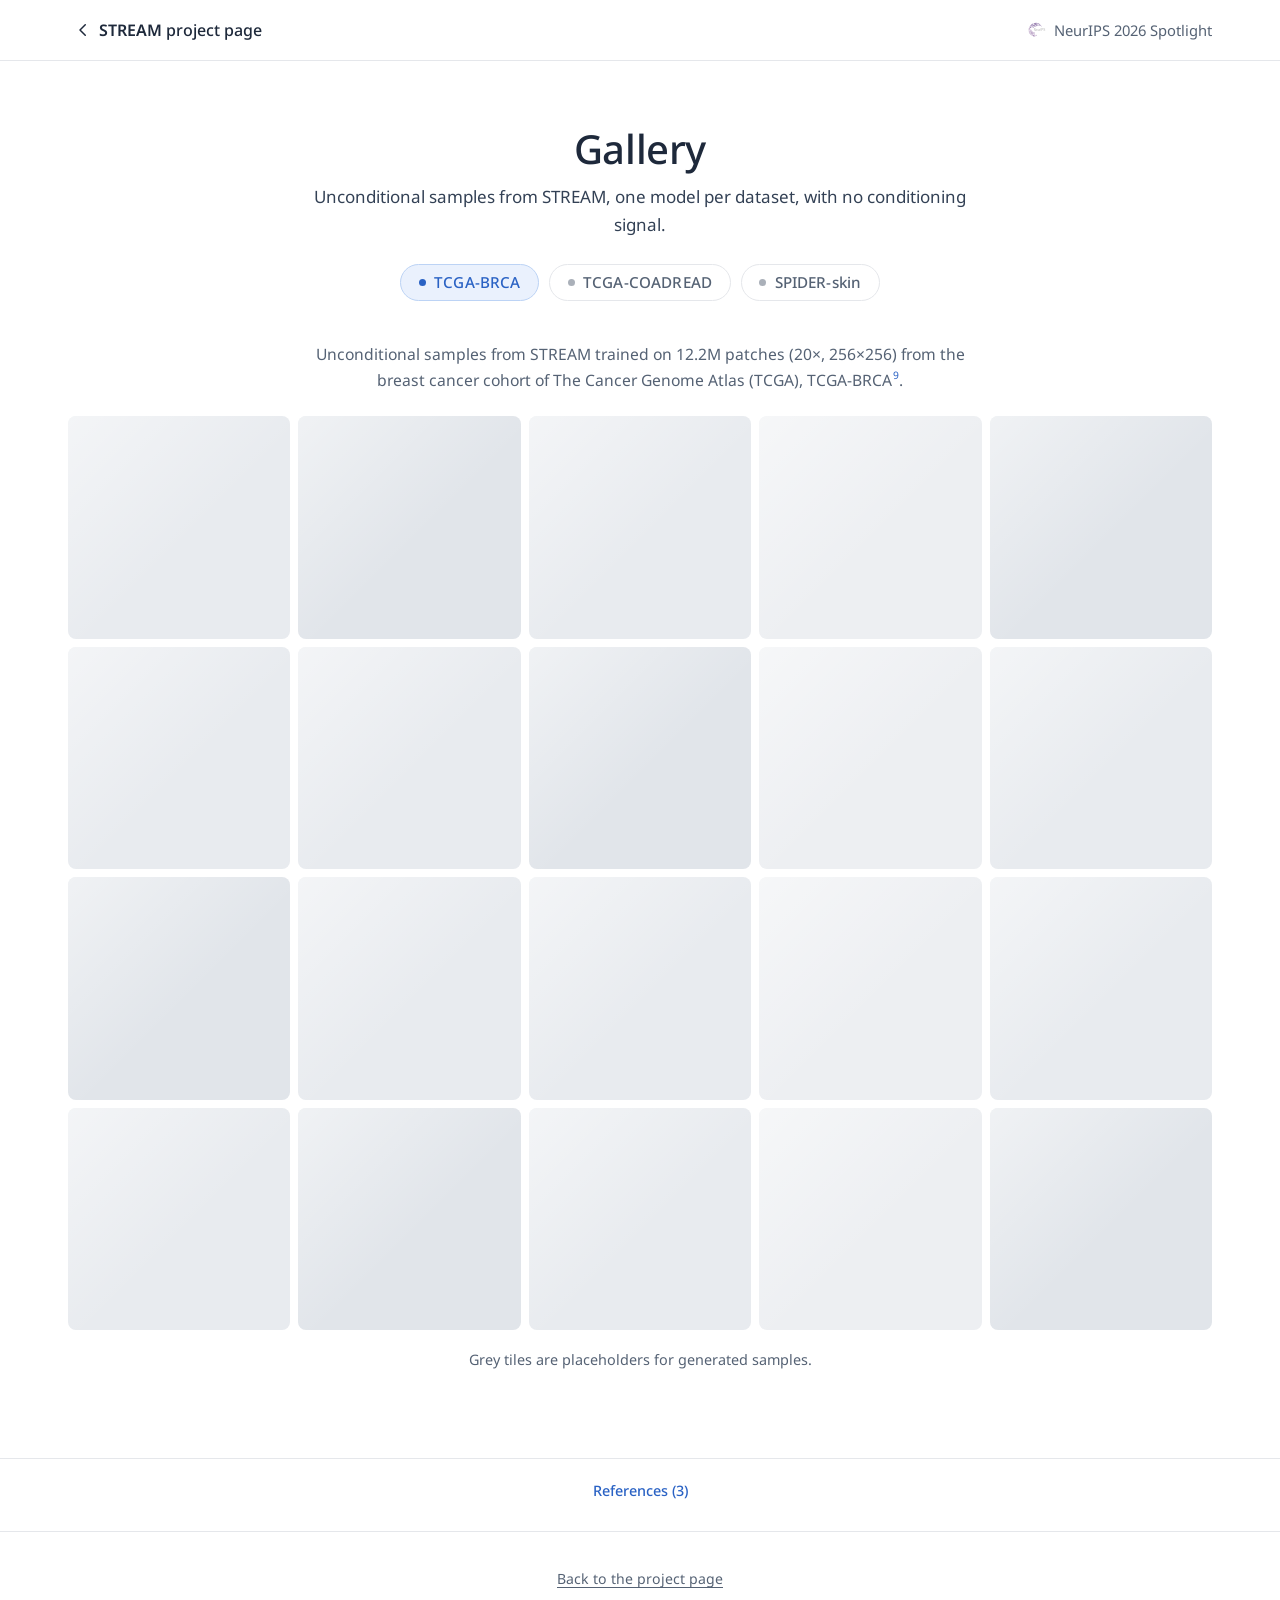
==== commit e9bc9121: "Update page: logo, venue line, section nav, response-direction wording, RAE sentence" ====
--- a/gallery.html
+++ b/gallery.html
@@ -16,7 +16,7 @@
 <meta name="twitter:description" content="Unconditional histopathology samples generated by STREAM (NeurIPS 2026 Spotlight).">
 <meta name="twitter:image" content="https://chokevin8.github.io/STREAM-Patho/assets/img/social_preview.jpg">
 <link rel="canonical" href="https://chokevin8.github.io/STREAM-Patho/gallery.html">
-<link rel="icon" href="assets/img/favicon.svg" type="image/svg+xml">
+<link rel="icon" href="data:image/svg+xml,%3Csvg xmlns='http://www.w3.org/2000/svg' viewBox='0 0 100 100'%3E%3Ctext y='.9em' font-size='90'%3E%F0%9F%8C%8A%3C/text%3E%3C/svg%3E" type="image/svg+xml">
 <link rel="preconnect" href="https://fonts.googleapis.com">
 <link rel="preconnect" href="https://fonts.gstatic.com" crossorigin>
 <link rel="stylesheet" href="https://fonts.googleapis.com/css2?family=Google+Sans:wght@400;500;700&family=Noto+Sans:ital,wght@0,400;0,600;1,400&display=swap">
@@ -32,7 +32,7 @@
       <svg viewBox="0 0 24 24" fill="none" stroke="currentColor" stroke-width="2" stroke-linecap="round" stroke-linejoin="round" aria-hidden="true"><path d="M15 5l-7 7 7 7"/></svg>
       <span><strong>STREAM</strong> project page</span>
     </a>
-    <span class="venue-tag">NeurIPS 2026 Spotlight</span>
+    <span class="venue-tag"><img class="venue-logo" src="assets/img/neurips_logo.svg" width="36" height="36" alt="NeurIPS"><span>NeurIPS 2026 Spotlight</span></span>
   </div>
 </header>
 
--- a/assets/css/style.css
+++ b/assets/css/style.css
@@ -36,6 +36,7 @@
   --font-body: "Noto Sans", system-ui, -apple-system, "Segoe UI", Roboto, sans-serif;
   --font-math: "STIX Two Text", "Cambria Math", Cambria, "Times New Roman", serif;
   --font-mono: "Google Sans Code", ui-monospace, SFMono-Regular, Menlo, Consolas, monospace;
+  --font-emoji: "Apple Color Emoji", "Segoe UI Emoji", "Noto Color Emoji", "Twemoji Mozilla", sans-serif;
 
   --radius: 12px;
   --radius-sm: 8px;
@@ -46,6 +47,8 @@
 *, *::before, *::after { box-sizing: border-box; }
 html { -webkit-text-size-adjust: 100%; scroll-behavior: smooth; }
 @media (prefers-reduced-motion: reduce) { html { scroll-behavior: auto; } }
+/* in-page jumps (hero "On this page" pills, #top) stop a little short of the section edge */
+main > section[id] { scroll-margin-top: calc(.75rem + env(safe-area-inset-top, 0px)); }
 
 body {
   margin: 0;
@@ -104,6 +107,8 @@
   letter-spacing: -.015em; color: var(--ink);
 }
 .title .name { font-weight: 700; letter-spacing: -.01em; }
+/* the STREAM logo: the water wave emoji U+1F30A, title-sized, decorative (aria-hidden) */
+.title .logo { margin-right: .2em; font-family: var(--font-emoji); font-weight: 400; font-style: normal; letter-spacing: 0; }
 
 .authors {
   display: flex; flex-wrap: wrap; justify-content: center; gap: .15rem 1.6rem;
@@ -112,8 +117,14 @@
 }
 .affil { margin: .35rem 0 0; font: 400 1.05rem/1.5 var(--font-display); color: var(--muted); }
 .venue {
-  margin: .9rem 0 0; font: 500 1.1rem/1.4 var(--font-display); color: var(--ink); letter-spacing: .01em;
-}
+  display: flex; flex-wrap: wrap; justify-content: center; align-items: center; gap: .2rem .45em;
+  margin: .9rem 0 0; font: 700 1.364rem/1.4 var(--font-display); color: var(--ink); letter-spacing: .01em;
+}
+/* official NeurIPS mark (neurips.cc navbar logo), 2.5x the line's cap-to-line height, centred on the text by align-items; flashlight emoji U+1F526 after "Spotlight" */
+.venue-logo { flex: none; width: auto; height: 2.75em; }
+.venue-mark { font-family: var(--font-emoji); font-weight: 400; line-height: 1; }
+/* phones: a slightly smaller line keeps logo + text + mark on one row (logo stays 2.75em of it) */
+@media (max-width: 440px) { .venue { font-size: 1.2rem; } }
 
 .links { display: flex; flex-wrap: wrap; justify-content: center; gap: 10px; margin: 1.6rem 0 0; padding: 0; list-style: none; }
 .btn {
@@ -133,6 +144,16 @@
 }
 .btn.is-soon { cursor: default; }
 .btn.is-soon:hover { background: var(--btn); transform: none; box-shadow: none; }
+
+/* "On this page": a slim row of section pills under the teaser hook, above the TL;DR (same .pill style as the tabs) */
+.toc { margin: clamp(1.1rem, 2.4vw, 1.5rem) 0 0; }
+.toc ul { display: flex; flex-wrap: wrap; justify-content: center; gap: 8px; margin: 0; padding: 0; list-style: none; }
+.toc .pill { padding: .34rem .95rem; font-size: .9rem; text-decoration: none; }
+.toc .pill:hover { background: var(--accent-tint); }
+@media (max-width: 480px) {
+  .toc ul { gap: 6px; }
+  .toc .pill { gap: .45em; padding: .3rem .72rem; font-size: .85rem; }
+}
 
 /* ------------------------------------------------------------------ teaser: tile montage + hook */
 .teaser { padding-block: 0 clamp(2.75rem, 6vw, 4.25rem); }
@@ -487,7 +508,9 @@
 .back { display: inline-flex; align-items: center; gap: .45em; color: var(--ink); text-decoration: none; font: 500 1rem var(--font-display); padding: 4px 6px; border-radius: 6px; }
 .back:hover { color: var(--accent-text); }
 .back svg { width: 18px; height: 18px; }
-.topbar .venue-tag { font: 400 .92rem var(--font-display); color: var(--muted); }
+.topbar .venue-tag { display: inline-flex; align-items: center; gap: .4em; font: 400 .92rem var(--font-display); color: var(--muted); }
+.topbar .venue-logo { height: 1.35em; }
+@media (max-width: 440px) { .topbar .venue-logo { display: none; } }
 
 .gal-hero { padding-block: clamp(2.5rem, 6vw, 4rem) 1.25rem; text-align: center; }
 .gal-hero h1 { margin: 0; font: 500 clamp(1.8rem, 1.3rem + 2vw, 2.5rem)/1.2 var(--font-display); color: var(--ink); letter-spacing: -.01em; }
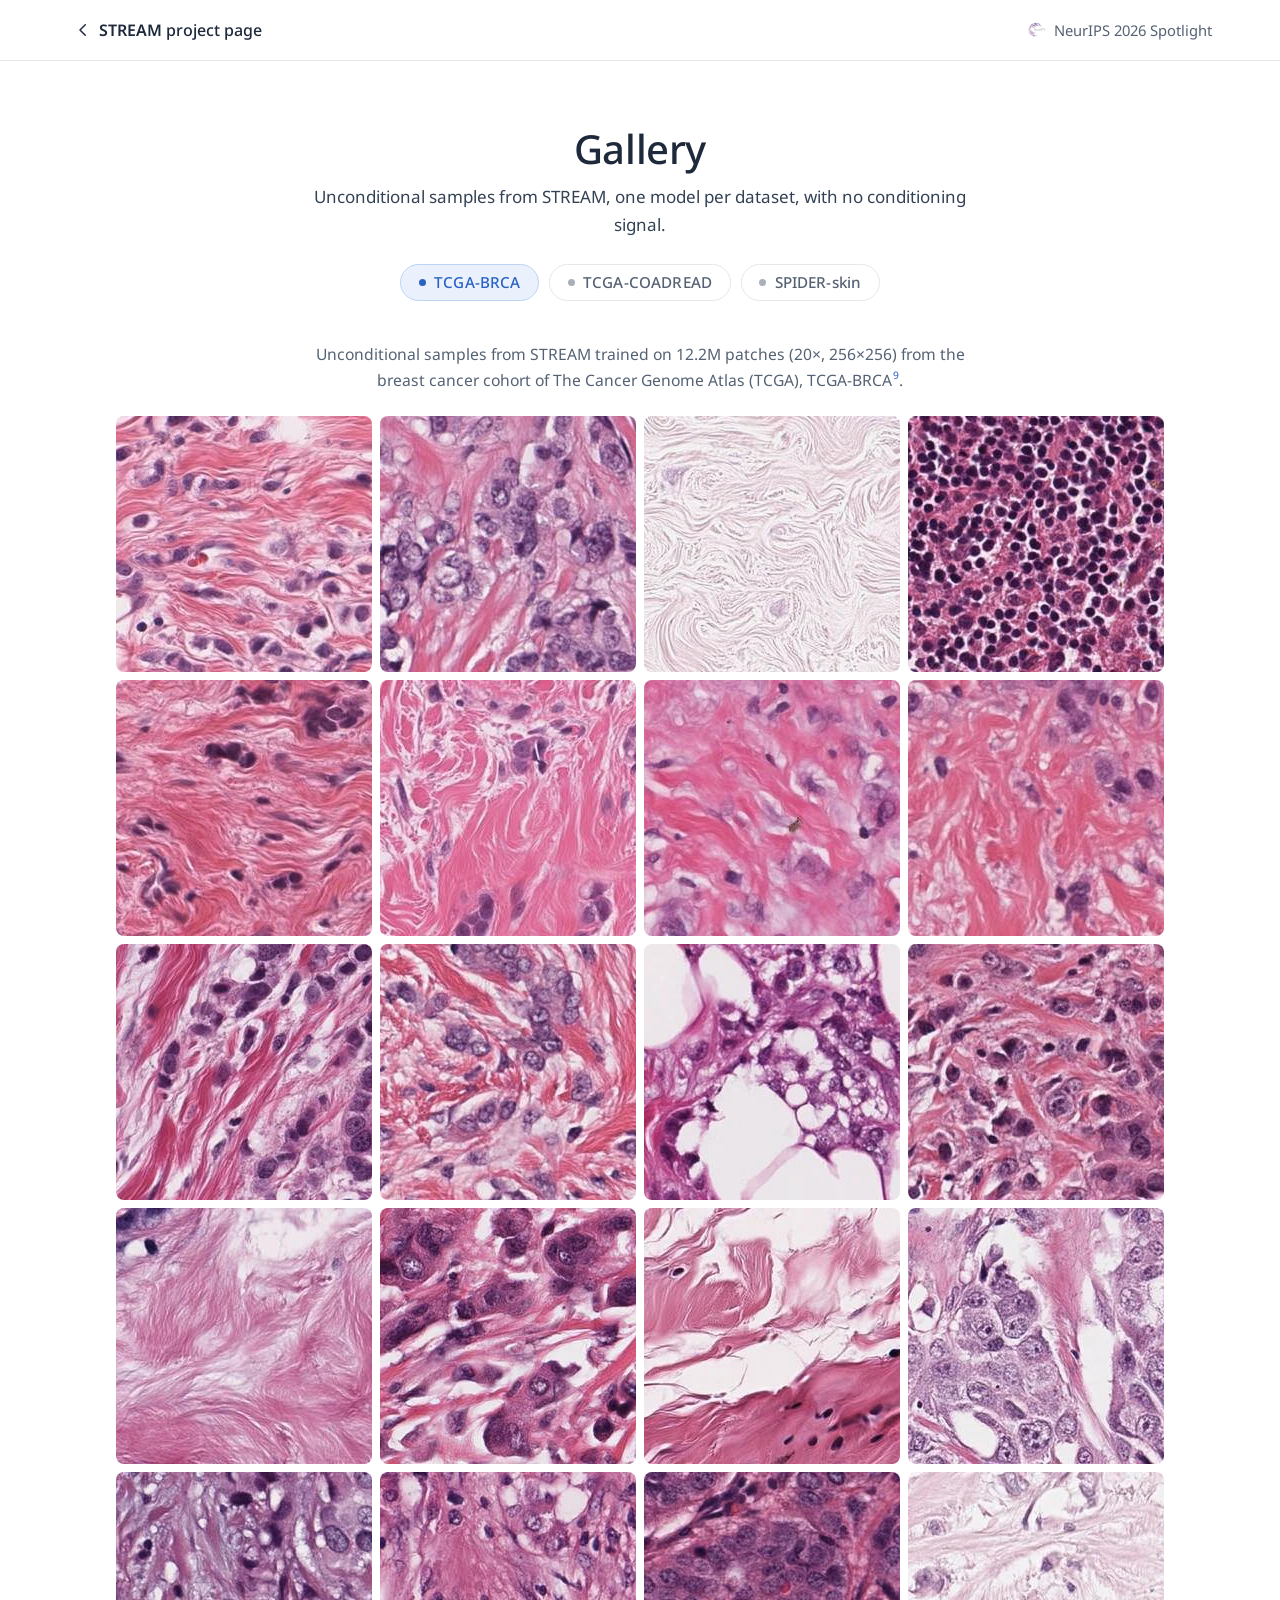
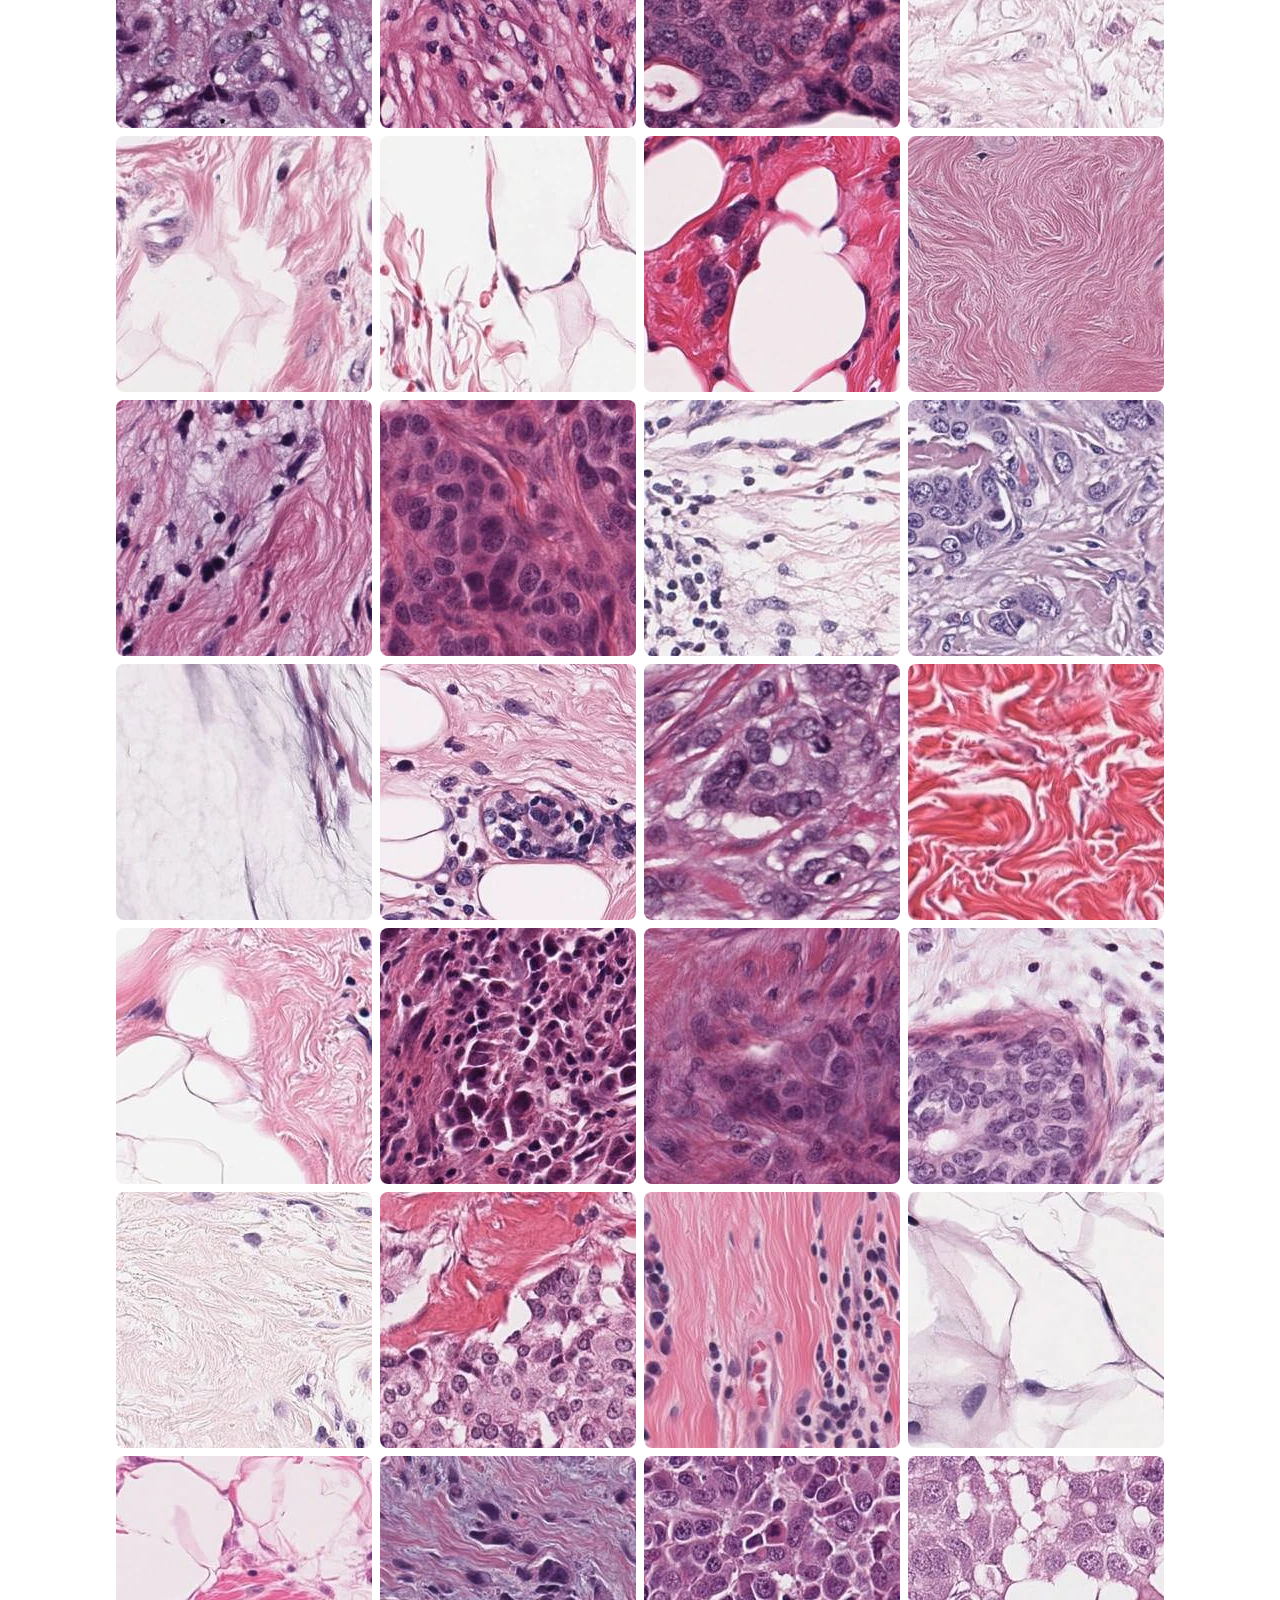
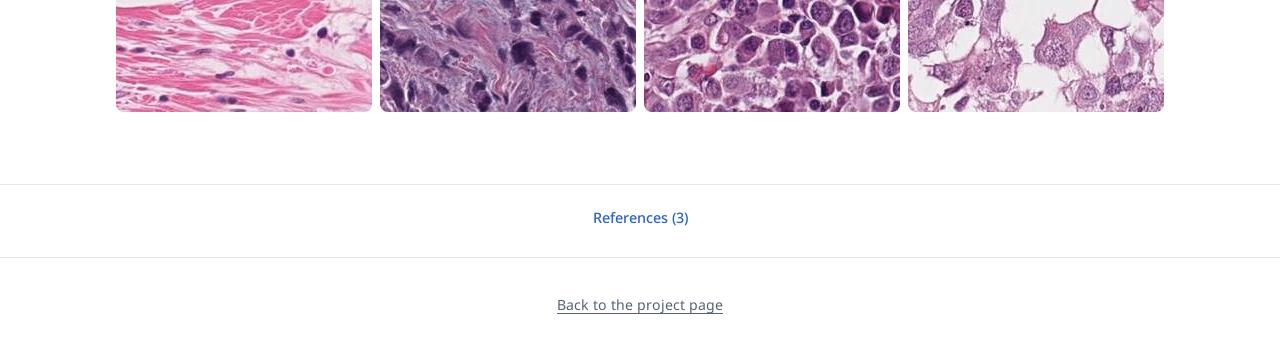
==== commit df7bc089: "Gallery: 44 TCGA-BRCA, 44 TCGA-COADREAD, 40 SPIDER-skin STREAM samples; real hero montage" ====
--- a/gallery.html
+++ b/gallery.html
@@ -64,7 +64,6 @@
           <p class="gal-desc" data-organ-desc="spider-skin">Unconditional samples from STREAM trained on SPIDER-skin<sup class="cite"><a href="#ref-11" aria-label="Reference 11">11</a></sup>, an independent non-TCGA dataset.</p>
           <ul class="grid" data-organ="spider-skin" aria-label="SPIDER-skin samples"></ul>
         </section>
-        <p class="note center" id="placeholder-note" style="margin-top:1.2rem">Grey tiles are placeholders for generated samples.</p>
         <p class="note center" id="manifest-note" hidden>The sample list could not be loaded. Serve this folder over HTTP (for example <code>python3 -m http.server</code>) rather than opening the file directly.</p>
       </div>
     </div>
--- a/assets/css/style.css
+++ b/assets/css/style.css
@@ -179,6 +179,7 @@
   position: relative; margin: 0; aspect-ratio: 1 / 1; overflow: hidden;
   border-radius: 6px; background: var(--tile);
 }
+.tile picture { display: block; width: 100%; height: 100%; }
 .tile img { width: 100%; height: 100%; object-fit: cover; }
 .tile.is-empty { background: var(--tile); }
 li:nth-child(3n + 2) > .tile.is-empty { background: var(--tile-alt); }
@@ -530,8 +531,9 @@
 
 .gal-panel { padding-block: 1.25rem clamp(3rem, 6vw, 4.5rem); }
 .gal-desc { margin: 0 auto 1.4rem; max-width: 44em; text-align: center; color: var(--muted); font-size: .98rem; }
-.grid { display: grid; grid-template-columns: repeat(5, minmax(0, 1fr)); gap: 8px; margin: 0; padding: 0; list-style: none; }
-@media (max-width: 900px) { .grid { grid-template-columns: repeat(4, minmax(0, 1fr)); } }
+/* 4 columns (2 on phones) divide both 44 (BRCA, COADREAD) and 40 (SPIDER-skin) tiles into full rows;
+   max-width keeps desktop tiles at the samples' native 256 px */
+.grid { display: grid; grid-template-columns: repeat(4, minmax(0, 1fr)); gap: 8px; max-width: calc(4 * 256px + 3 * 8px); margin: 0 auto; padding: 0; list-style: none; }
 @media (max-width: 560px) { .grid { grid-template-columns: repeat(2, minmax(0, 1fr)); gap: 6px; } }
 .grid .tile { border-radius: 8px; }
 .tile figcaption { position: absolute; left: 0; right: 0; bottom: 0; padding: 1.2rem .6rem .45rem; font: 400 .78rem/1.3 var(--font-display); color: #fff; background: linear-gradient(transparent, rgba(0, 0, 0, .55)); text-align: left; }
